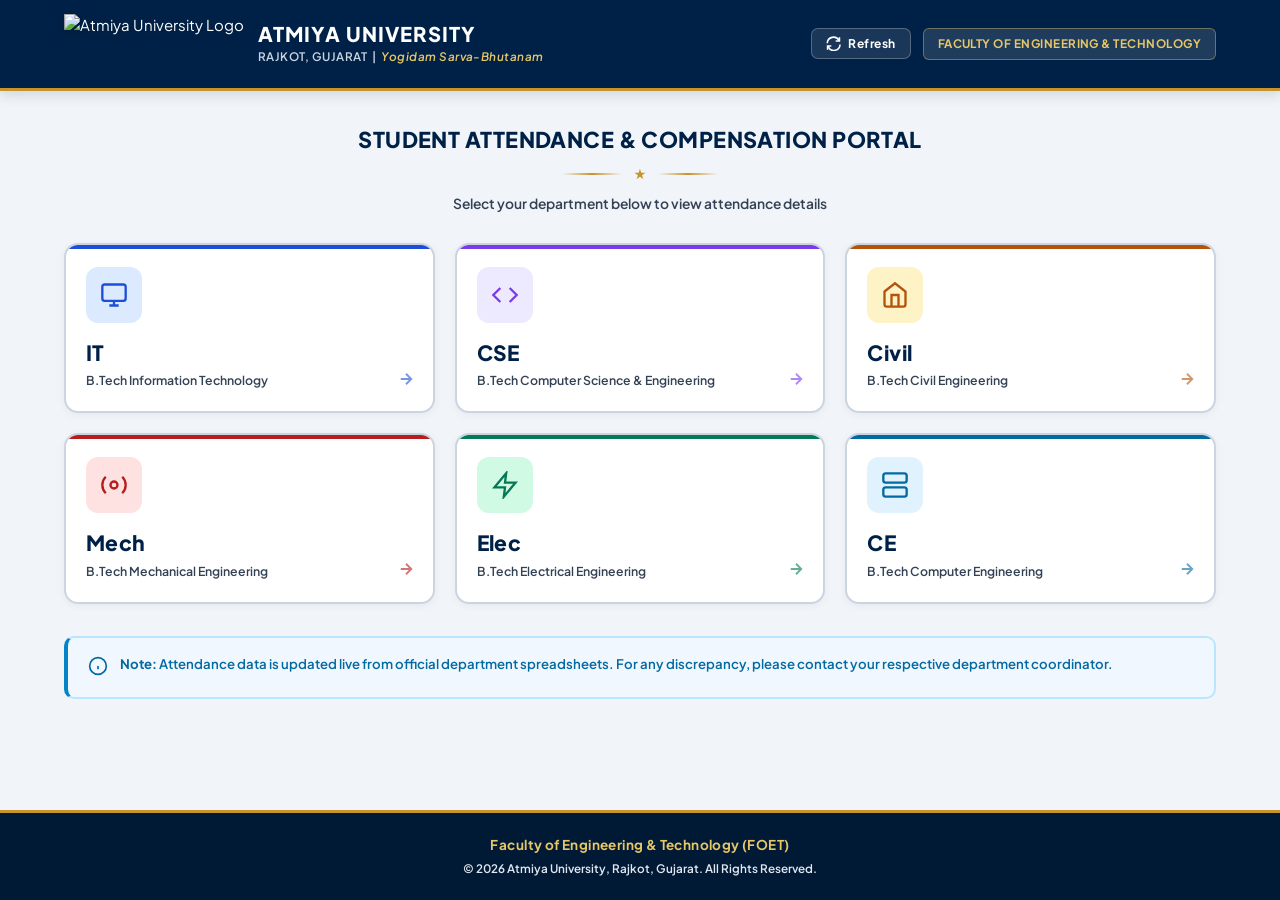
==== static/index.html @ 5d48f260 "feat: add startup auto-sync for all departments on server boot - All departments with configured she" ====
<!DOCTYPE html>
<html lang="en">
<head>
  <meta charset="UTF-8" />
  <meta name="viewport" content="width=device-width, initial-scale=1.0" />
  <title>FOET Attendance Portal | Atmiya University</title>
  <meta name="description" content="Atmiya University — Faculty of Engineering & Technology — Student Attendance & Compensation Portal" />
  <link rel="preconnect" href="https://fonts.googleapis.com" />
  <link rel="preconnect" href="https://fonts.gstatic.com" crossorigin />
  <link href="https://fonts.googleapis.com/css2?family=Plus+Jakarta+Sans:wght@400;500;600;700;800&family=JetBrains+Mono:wght@500;600;700&display=swap" rel="stylesheet" />
  <link rel="stylesheet" href="style.css" />
</head>
<body>

  <!-- Header -->
  <header class="site-header">
    <div class="header-inner">
      <div class="college-brand">
        <img src="/atmiyalogonaac.png" alt="Atmiya University Logo" class="brand-logo" />
        <div class="brand-text">
          <h1 class="brand-name">ATMIYA UNIVERSITY</h1>
          <p class="brand-sub">RAJKOT, GUJARAT &nbsp;|&nbsp; <span class="tagline-gold">Yogidam Sarva-Bhutanam</span></p>
        </div>
      </div>
      <div class="header-right">
        <button class="sync-btn" id="sync-btn" title="Refresh data from spreadsheet" onclick="masterSync()">
          <svg class="sync-icon" id="sync-icon" width="15" height="15" viewBox="0 0 24 24" fill="none" stroke="currentColor" stroke-width="2.5">
            <path d="M21.5 2v6h-6M2.5 22v-6h6"/>
            <path d="M2 11.5a10 10 0 0 1 18.8-4.3L21.5 8M2.5 16l1.2 1.8a10 10 0 0 0 18.8-4.3"/>
          </svg>
          <span class="sync-btn-text">Refresh</span>
        </button>
        <span class="dept-badge-title">Faculty of Engineering &amp; Technology</span>
      </div>
    </div>
  </header>

  <!-- Main -->
  <main class="main-content">

    <!-- Hero Heading -->
    <div class="portal-heading">
      <h2 class="portal-title">STUDENT ATTENDANCE &amp; COMPENSATION PORTAL</h2>
      <div class="star-divider">
        <span class="star-line"></span>
        <span class="star-icon">&#9733;</span>
        <span class="star-line"></span>
      </div>
      <p class="portal-subtitle">Select your department below to view attendance details</p>
    </div>

    <!-- Department Cards Grid -->
    <section class="dept-grid-section">
      <div class="dept-cards-grid" id="dept-cards-grid">

        <!-- IT -->
        <a class="dept-card" href="/it" style="--dept-color: #1d4ed8;">
          <div class="dept-card-icon" style="background: #dbeafe; color: #1d4ed8;">
            <svg width="28" height="28" viewBox="0 0 24 24" fill="none" stroke="currentColor" stroke-width="2">
              <rect x="2" y="3" width="20" height="14" rx="2"/><path d="M8 21h8M12 17v4"/>
            </svg>
          </div>
          <div class="dept-card-body">
            <span class="dept-card-short">IT</span>
            <span class="dept-card-name">B.Tech Information Technology</span>
          </div>
          <div class="dept-card-arrow">
            <svg width="18" height="18" viewBox="0 0 24 24" fill="none" stroke="currentColor" stroke-width="2.5">
              <path d="M5 12h14M12 5l7 7-7 7"/>
            </svg>
          </div>
        </a>

        <!-- CSE -->
        <a class="dept-card" href="/cse" style="--dept-color: #7c3aed;">
          <div class="dept-card-icon" style="background: #ede9fe; color: #7c3aed;">
            <svg width="28" height="28" viewBox="0 0 24 24" fill="none" stroke="currentColor" stroke-width="2">
              <polyline points="16 18 22 12 16 6"/><polyline points="8 6 2 12 8 18"/>
            </svg>
          </div>
          <div class="dept-card-body">
            <span class="dept-card-short">CSE</span>
            <span class="dept-card-name">B.Tech Computer Science &amp; Engineering</span>
          </div>
          <div class="dept-card-arrow">
            <svg width="18" height="18" viewBox="0 0 24 24" fill="none" stroke="currentColor" stroke-width="2.5">
              <path d="M5 12h14M12 5l7 7-7 7"/>
            </svg>
          </div>
        </a>

        <!-- Civil -->
        <a class="dept-card" href="/civil" style="--dept-color: #b45309;">
          <div class="dept-card-icon" style="background: #fef3c7; color: #b45309;">
            <svg width="28" height="28" viewBox="0 0 24 24" fill="none" stroke="currentColor" stroke-width="2">
              <path d="M3 9l9-7 9 7v11a2 2 0 0 1-2 2H5a2 2 0 0 1-2-2z"/><polyline points="9 22 9 12 15 12 15 22"/>
            </svg>
          </div>
          <div class="dept-card-body">
            <span class="dept-card-short">Civil</span>
            <span class="dept-card-name">B.Tech Civil Engineering</span>
          </div>
          <div class="dept-card-arrow">
            <svg width="18" height="18" viewBox="0 0 24 24" fill="none" stroke="currentColor" stroke-width="2.5">
              <path d="M5 12h14M12 5l7 7-7 7"/>
            </svg>
          </div>
        </a>

        <!-- Mech -->
        <a class="dept-card" href="/mech" style="--dept-color: #b91c1c;">
          <div class="dept-card-icon" style="background: #fee2e2; color: #b91c1c;">
            <svg width="28" height="28" viewBox="0 0 24 24" fill="none" stroke="currentColor" stroke-width="2">
              <circle cx="12" cy="12" r="3"/><path d="M19.07 4.93a10 10 0 0 1 0 14.14M4.93 4.93a10 10 0 0 0 0 14.14"/>
            </svg>
          </div>
          <div class="dept-card-body">
            <span class="dept-card-short">Mech</span>
            <span class="dept-card-name">B.Tech Mechanical Engineering</span>
          </div>
          <div class="dept-card-arrow">
            <svg width="18" height="18" viewBox="0 0 24 24" fill="none" stroke="currentColor" stroke-width="2.5">
              <path d="M5 12h14M12 5l7 7-7 7"/>
            </svg>
          </div>
        </a>

        <!-- Elec -->
        <a class="dept-card" href="/elec" style="--dept-color: #047857;">
          <div class="dept-card-icon" style="background: #d1fae5; color: #047857;">
            <svg width="28" height="28" viewBox="0 0 24 24" fill="none" stroke="currentColor" stroke-width="2">
              <polygon points="13 2 3 14 12 14 11 22 21 10 12 10 13 2"/>
            </svg>
          </div>
          <div class="dept-card-body">
            <span class="dept-card-short">Elec</span>
            <span class="dept-card-name">B.Tech Electrical Engineering</span>
          </div>
          <div class="dept-card-arrow">
            <svg width="18" height="18" viewBox="0 0 24 24" fill="none" stroke="currentColor" stroke-width="2.5">
              <path d="M5 12h14M12 5l7 7-7 7"/>
            </svg>
          </div>
        </a>

        <!-- CE -->
        <a class="dept-card" href="/ce" style="--dept-color: #0369a1;">
          <div class="dept-card-icon" style="background: #e0f2fe; color: #0369a1;">
            <svg width="28" height="28" viewBox="0 0 24 24" fill="none" stroke="currentColor" stroke-width="2">
              <rect x="2" y="2" width="20" height="8" rx="2"/><rect x="2" y="14" width="20" height="8" rx="2"/>
              <line x1="6" y1="6" x2="6.01" y2="6"/><line x1="6" y1="18" x2="6.01" y2="18"/>
            </svg>
          </div>
          <div class="dept-card-body">
            <span class="dept-card-short">CE</span>
            <span class="dept-card-name">B.Tech Computer Engineering</span>
          </div>
          <div class="dept-card-arrow">
            <svg width="18" height="18" viewBox="0 0 24 24" fill="none" stroke="currentColor" stroke-width="2.5">
              <path d="M5 12h14M12 5l7 7-7 7"/>
            </svg>
          </div>
        </a>

      </div>
    </section>

    <!-- Info Notice -->
    <div class="notice-card" style="margin-top: 32px;">
      <div class="notice-icon">
        <svg width="20" height="20" viewBox="0 0 24 24" fill="none" stroke="currentColor" stroke-width="2">
          <circle cx="12" cy="12" r="10"/><line x1="12" y1="16" x2="12" y2="12"/><line x1="12" y1="8" x2="12.01" y2="8"/>
        </svg>
      </div>
      <div class="notice-content">
        <strong>Note:</strong> Attendance data is updated live from official department spreadsheets.
        For any discrepancy, please contact your respective department coordinator.
      </div>
    </div>

  </main>

  <!-- Footer -->
  <footer class="site-footer">
    <div class="footer-inner">
      <p class="footer-foet">Faculty of Engineering &amp; Technology (FOET)</p>
      <p class="footer-copy">&copy; 2026 Atmiya University, Rajkot, Gujarat. All Rights Reserved.</p>
    </div>
  </footer>

  <script src="master.js?v=202608210200"></script>
</body>
</html>
---- static/style.css ----
/* ==========================================================================
   ATMIYA UNIVERSITY — FOET ATTENDANCE & COMPENSATION PORTAL
   ========================================================================== */

*, *::before, *::after {
  box-sizing: border-box;
  margin: 0;
  padding: 0;
}

:root {
  /* Brand Palette */
  --navy-dark:    #001a36;
  --navy-primary: #002147;
  --navy-header:  #002b5c;
  --navy-light:   #1e3a8a;

  --gold-primary: #c8932a;
  --gold-light:   #e6c667;
  --gold-subtle:  #fdf8ec;

  /* Status Colors */
  --green-primary:#15803d;
  --green-bg:     #f0fdf4;
  --green-border: #bbf7d0;

  --orange-primary:#d97706;
  --orange-bg:    #fffbe6;
  --orange-border:#fde68a;

  --red-primary:  #dc2626;
  --red-bg:       #fef2f2;
  --red-border:   #fecaca;

  --gray-primary: #64748b;
  --gray-bg:      #f8fafc;
  --gray-border:  #cbd5e1;

  /* Neutral Surface */
  --body-bg:      #f1f5f9;
  --card-bg:      #ffffff;
  --border-color: #cbd5e1;
  --border-dark:  #94a3b8;

  /* Typography */
  --text-main:    #0f172a;
  --text-muted:   #334155;
  --text-light:   #64748b;

  --font-sans: 'Plus Jakarta Sans', -apple-system, BlinkMacSystemFont, 'Segoe UI', Roboto, sans-serif;
  --font-mono: 'JetBrains Mono', 'Courier New', monospace;
}

html {
  font-size: 15px;
  scroll-behavior: smooth;
  background-color: var(--navy-primary);
  overscroll-behavior: none;
}

body {
  font-family: var(--font-sans);
  background-color: var(--body-bg);
  color: var(--text-main);
  line-height: 1.5;
  min-height: 100vh;
  display: flex;
  flex-direction: column;
  -webkit-font-smoothing: antialiased;
  overscroll-behavior: none;
}

/* ==========================================================================
   HEADER
   ========================================================================== */
.site-header {
  background: var(--navy-primary);
  border-bottom: 3px solid var(--gold-primary);
  color: #ffffff;
  padding: 14px 0;
  box-shadow: 0 4px 12px rgba(0, 33, 71, 0.15);
}

.header-inner {
  max-width: 1200px;
  margin: 0 auto;
  padding: 0 24px;
  display: flex;
  align-items: center;
  justify-content: space-between;
  gap: 16px;
}

.college-brand {
  display: flex;
  align-items: center;
  gap: 14px;
}

/* LOGO — full rectangle, no circle clip */
.brand-logo {
  height: 60px;
  width: auto;
  max-width: 220px;
  object-fit: contain;
  filter: drop-shadow(0 2px 4px rgba(0,0,0,0.2));
}

.brand-text {
  display: flex;
  flex-direction: column;
}

.brand-name {
  font-size: 1.35rem;
  font-weight: 800;
  letter-spacing: 0.05em;
  color: #ffffff;
  line-height: 1.1;
  text-transform: uppercase;
}

.brand-sub {
  font-size: 0.78rem;
  font-weight: 600;
  color: #cbd5e1;
  letter-spacing: 0.04em;
  margin-top: 3px;
}

.tagline-gold {
  color: var(--gold-light);
  font-style: italic;
  font-weight: 600;
}

.header-right {
  display: flex;
  align-items: center;
  gap: 12px;
  flex-shrink: 0;
}

.dept-badge-title {
  background: rgba(255, 255, 255, 0.12);
  border: 1px solid rgba(230, 198, 103, 0.4);
  color: var(--gold-light);
  padding: 6px 14px;
  border-radius: 6px;
  font-size: 0.78rem;
  font-weight: 700;
  letter-spacing: 0.04em;
  text-transform: uppercase;
}

/* Sync / Refresh Button */
.sync-btn {
  display: flex;
  align-items: center;
  gap: 7px;
  background: rgba(255, 255, 255, 0.1);
  border: 1px solid rgba(255, 255, 255, 0.25);
  color: #ffffff;
  border-radius: 7px;
  padding: 7px 14px;
  font-family: var(--font-sans);
  font-size: 0.8rem;
  font-weight: 700;
  letter-spacing: 0.04em;
  cursor: pointer;
  transition: background 0.2s, border-color 0.2s;
  white-space: nowrap;
}

.sync-btn:hover {
  background: rgba(255, 255, 255, 0.2);
  border-color: rgba(230, 198, 103, 0.6);
}

.sync-btn:disabled {
  opacity: 0.6;
  cursor: not-allowed;
}

.sync-btn.syncing {
  border-color: var(--gold-light);
  color: var(--gold-light);
}

/* Spinning animation on the icon */
.sync-icon {
  flex-shrink: 0;
  transition: transform 0.2s;
}

.sync-btn.syncing .sync-icon {
  animation: spin-sync 0.8s linear infinite;
}

@keyframes spin-sync {
  from { transform: rotate(0deg); }
  to   { transform: rotate(360deg); }
}



/* ==========================================================================
   MAIN CONTENT
   ========================================================================== */
.main-content {
  flex: 1;
  max-width: 1200px;
  width: 100%;
  margin: 0 auto;
  padding: 32px 24px 60px;
}

/* ==========================================================================
   BREADCRUMB
   ========================================================================== */
.breadcrumb {
  display: flex;
  align-items: center;
  gap: 8px;
  margin-bottom: 24px;
  font-size: 0.85rem;
  font-weight: 600;
}

.breadcrumb-link {
  display: flex;
  align-items: center;
  gap: 6px;
  color: var(--navy-primary);
  text-decoration: none;
  transition: color 0.2s;
}

.breadcrumb-link:hover {
  color: var(--gold-primary);
}

.breadcrumb-sep {
  color: var(--text-light);
}

.breadcrumb-current {
  color: var(--text-muted);
}

/* Portal Heading */
.portal-heading {
  text-align: center;
  margin-bottom: 28px;
}

.portal-title {
  font-size: 1.45rem;
  font-weight: 800;
  color: var(--navy-primary);
  letter-spacing: 0.02em;
  text-transform: uppercase;
}

.star-divider {
  display: flex;
  align-items: center;
  justify-content: center;
  gap: 12px;
  margin: 8px 0 10px;
}

.star-line {
  height: 2px;
  width: 60px;
  background: linear-gradient(90deg, transparent, var(--gold-primary), transparent);
}

.star-icon {
  color: var(--gold-primary);
  font-size: 0.9rem;
}

.portal-subtitle {
  font-size: 0.92rem;
  font-weight: 600;
  color: var(--text-muted);
}

/* ==========================================================================
   MASTER PAGE — DEPARTMENT CARDS GRID
   ========================================================================== */
.dept-grid-section {
  margin-bottom: 8px;
}

.dept-cards-grid {
  display: grid;
  grid-template-columns: repeat(3, 1fr);
  gap: 20px;
}

.dept-card {
  background: var(--card-bg);
  border: 2px solid var(--border-color);
  border-radius: 14px;
  padding: 22px 20px;
  display: flex;
  flex-direction: column;
  gap: 14px;
  text-decoration: none;
  color: var(--text-main);
  transition: border-color 0.2s, box-shadow 0.2s, transform 0.15s;
  position: relative;
  overflow: hidden;
  box-shadow: 0 2px 8px rgba(15, 23, 42, 0.05);
  cursor: pointer;
}

.dept-card::before {
  content: '';
  position: absolute;
  top: 0;
  left: 0;
  right: 0;
  height: 4px;
  background: var(--dept-color, var(--navy-primary));
  border-radius: 14px 14px 0 0;
}

.dept-card:hover {
  border-color: var(--dept-color, var(--navy-primary));
  box-shadow: 0 8px 24px rgba(15, 23, 42, 0.12);
  transform: translateY(-3px);
}

.dept-card-icon {
  width: 56px;
  height: 56px;
  border-radius: 12px;
  display: flex;
  align-items: center;
  justify-content: center;
  flex-shrink: 0;
}

.dept-card-body {
  display: flex;
  flex-direction: column;
  gap: 4px;
  flex: 1;
}

.dept-card-short {
  font-size: 1.4rem;
  font-weight: 800;
  color: var(--navy-primary);
  letter-spacing: 0.02em;
}

.dept-card-name {
  font-size: 0.82rem;
  font-weight: 600;
  color: var(--text-muted);
  line-height: 1.4;
}

.dept-card-status {
  display: flex;
  align-items: center;
  gap: 7px;
  font-size: 0.78rem;
  font-weight: 700;
}

.status-dot {
  width: 8px;
  height: 8px;
  border-radius: 50%;
  flex-shrink: 0;
}

.status-dot.available { background: var(--green-primary); }
.status-dot.coming-soon { background: var(--orange-primary); }
.status-dot.loading {
  background: var(--gray-primary);
  animation: pulse 1.2s ease-in-out infinite;
}

@keyframes pulse {
  0%, 100% { opacity: 1; }
  50%       { opacity: 0.3; }
}

.dept-card-arrow {
  position: absolute;
  bottom: 18px;
  right: 18px;
  color: var(--dept-color, var(--navy-primary));
  opacity: 0.6;
  transition: opacity 0.2s, transform 0.2s;
}

.dept-card:hover .dept-card-arrow {
  opacity: 1;
  transform: translateX(4px);
}

/* ==========================================================================
   COMING SOON CARD (dept page with no data yet)
   ========================================================================== */
.coming-soon-card {
  background: var(--card-bg);
  border: 2px solid var(--orange-border);
  border-radius: 14px;
  padding: 48px 32px;
  text-align: center;
  margin-bottom: 32px;
  box-shadow: 0 4px 16px rgba(15, 23, 42, 0.04);
}

.coming-soon-icon {
  color: var(--orange-primary);
  margin-bottom: 16px;
}

.coming-soon-title {
  font-size: 1.4rem;
  font-weight: 800;
  color: var(--navy-primary);
  margin-bottom: 10px;
}

.coming-soon-text {
  font-size: 0.92rem;
  color: var(--text-muted);
  font-weight: 500;
  max-width: 480px;
  margin: 0 auto;
  line-height: 1.6;
}

/* ==========================================================================
   SEARCH SECTION
   ========================================================================== */
.search-section {
  margin-bottom: 32px;
}

.search-card {
  background: var(--card-bg);
  border: 2px solid var(--border-color);
  border-radius: 12px;
  padding: 24px 28px;
  box-shadow: 0 4px 16px rgba(15, 23, 42, 0.06);
}

.fields-row {
  display: flex;
  gap: 16px;
  align-items: flex-end;
  flex-wrap: wrap;
}

.field-group {
  display: flex;
  flex-direction: column;
  gap: 6px;
}

.sem-group  { flex: 0 0 180px; }
.id-group   { flex: 1; min-width: 260px; }
.btn-group  { flex: 0 0 auto; }

.field-label {
  font-size: 0.76rem;
  font-weight: 700;
  color: var(--navy-primary);
  letter-spacing: 0.05em;
  text-transform: uppercase;
}

.select-wrap {
  position: relative;
  display: flex;
  align-items: center;
}

.field-select {
  appearance: none;
  -webkit-appearance: none;
  width: 100%;
  font-family: var(--font-sans);
  font-size: 0.95rem;
  font-weight: 600;
  color: var(--text-main);
  background: var(--card-bg);
  border: 2px solid var(--border-color);
  border-radius: 8px;
  padding: 11px 36px 11px 14px;
  cursor: pointer;
  transition: border-color 0.2s, box-shadow 0.2s;
}

.field-select:focus {
  outline: none;
  border-color: var(--navy-primary);
  box-shadow: 0 0 0 3px rgba(0, 33, 71, 0.12);
}

.select-arrow {
  position: absolute;
  right: 14px;
  font-size: 0.65rem;
  color: var(--navy-primary);
  pointer-events: none;
}

.input-wrap {
  position: relative;
  display: flex;
  align-items: center;
}

.input-icon {
  position: absolute;
  left: 14px;
  color: var(--navy-primary);
  display: flex;
  align-items: center;
  pointer-events: none;
}

.field-input {
  width: 100%;
  font-family: var(--font-mono);
  font-size: 0.95rem;
  font-weight: 600;
  color: var(--text-main);
  background: var(--card-bg);
  border: 2px solid var(--border-color);
  border-radius: 8px;
  padding: 11px 14px 11px 42px;
  transition: border-color 0.2s, box-shadow 0.2s;
  letter-spacing: 0.03em;
}

.field-input::placeholder {
  font-family: var(--font-sans);
  color: var(--text-light);
  font-weight: 500;
  letter-spacing: 0;
}

.field-input:focus {
  outline: none;
  border-color: var(--navy-primary);
  box-shadow: 0 0 0 3px rgba(0, 33, 71, 0.12);
}

.field-input.error, .field-select.error {
  border-color: var(--red-primary);
}

/* Search Button */
.search-btn {
  font-family: var(--font-sans);
  font-size: 0.9rem;
  font-weight: 700;
  letter-spacing: 0.06em;
  color: #ffffff;
  background: var(--navy-primary);
  border: none;
  border-radius: 8px;
  padding: 12px 28px;
  cursor: pointer;
  display: flex;
  align-items: center;
  gap: 8px;
  height: 46px;
  transition: background-color 0.2s, transform 0.1s;
  box-shadow: 0 2px 6px rgba(0, 33, 71, 0.2);
}

.search-btn:hover  { background: var(--navy-header); }
.search-btn:active { transform: translateY(1px); }

.search-btn.loading .btn-text { display: none; }
.search-btn.loading .btn-loader {
  display: inline-block;
  width: 16px;
  height: 16px;
  border: 2px solid rgba(255,255,255,0.3);
  border-top-color: #fff;
  border-radius: 50%;
  animation: spin 0.7s linear infinite;
}
.btn-loader { display: none; }

@keyframes spin {
  to { transform: rotate(360deg); }
}

/* Error Strip */
.error-strip {
  display: none;
  margin-top: 16px;
  padding: 12px 16px;
  background: var(--red-bg);
  border: 2px solid var(--red-border);
  border-left: 4px solid var(--red-primary);
  border-radius: 8px;
  font-size: 0.88rem;
  font-weight: 600;
  color: var(--red-primary);
}

.error-strip.visible { display: block; }

/* ==========================================================================
   RESULTS SECTION
   ========================================================================== */
.results-board {
  display: none;
  animation: fadeIn 0.3s ease-out;
}

.results-board.visible { display: block; }

@keyframes fadeIn {
  from { opacity: 0; transform: translateY(8px); }
  to   { opacity: 1; transform: translateY(0); }
}

/* Base Card Style */
.kcard {
  background: var(--card-bg);
  border: 2px solid var(--border-color);
  border-radius: 12px;
  overflow: hidden;
  margin-bottom: 24px;
  box-shadow: 0 4px 12px rgba(15, 23, 42, 0.04);
}

.kcard-topbar {
  background: var(--navy-primary);
  color: #ffffff;
  padding: 12px 20px;
  display: flex;
  align-items: center;
  justify-content: space-between;
}

.topbar-title {
  display: flex;
  align-items: center;
  gap: 10px;
  font-size: 0.88rem;
  font-weight: 800;
  letter-spacing: 0.06em;
  text-transform: uppercase;
}

.kcard-header-simple {
  padding: 16px 20px 12px;
  border-bottom: 2px solid var(--body-bg);
}

.kcard-header-simple h3 {
  font-size: 0.88rem;
  font-weight: 800;
  color: var(--navy-primary);
  letter-spacing: 0.05em;
  text-transform: uppercase;
}

.kcard-body { padding: 20px; }

/* Status Badge */
.status-badge {
  font-size: 0.78rem;
  font-weight: 800;
  letter-spacing: 0.08em;
  text-transform: uppercase;
  padding: 4px 16px;
  border-radius: 6px;
  border: 2px solid;
  display: inline-block;
  width: fit-content;
  margin-top: 2px;
}

.status-badge.ok, .status-badge.completed {
  background: var(--green-bg);
  color: var(--green-primary);
  border-color: var(--green-primary);
}

.status-badge.pending {
  background: var(--orange-bg);
  color: var(--orange-primary);
  border-color: var(--orange-primary);
}

/* Identity Info Grid */
.info-grid {
  display: grid;
  grid-template-columns: repeat(3, 1fr);
  gap: 18px 24px;
}

.info-item {
  display: flex;
  flex-direction: column;
  gap: 4px;
}

.info-item--name { grid-column: span 2; }

.info-label {
  font-size: 0.74rem;
  font-weight: 700;
  color: var(--text-light);
  text-transform: uppercase;
  letter-spacing: 0.05em;
}

.info-val {
  font-family: var(--font-mono);
  font-size: 1rem;
  font-weight: 700;
  color: var(--text-main);
}

.info-val--name {
  font-family: var(--font-sans);
  font-size: 1.15rem;
  font-weight: 800;
  color: var(--navy-primary);
}

.info-val--highlight { color: var(--navy-primary); }
.info-val--points    { font-size: 1.15rem; }

/* ==========================================================================
   METRIC CARDS
   ========================================================================== */
.metrics-row {
  display: grid;
  grid-template-columns: repeat(3, 1fr);
  gap: 20px;
  margin-bottom: 24px;
}

.metric-card {
  background: var(--card-bg);
  border: 2px solid var(--border-color);
  border-radius: 12px;
  padding: 20px;
  display: flex;
  align-items: center;
  gap: 16px;
  box-shadow: 0 4px 12px rgba(15, 23, 42, 0.04);
}

.metric-icon {
  width: 48px;
  height: 48px;
  border-radius: 10px;
  display: flex;
  align-items: center;
  justify-content: center;
  flex-shrink: 0;
}

.metric-icon.blue   { background: #dbeafe; color: #1d4ed8; }
.metric-icon.orange { background: #ffedd5; color: #c2410c; }
.metric-icon.green  { background: #dcfce7; color: #15803d; }

.metric-info {
  display: flex;
  flex-direction: column;
}

.metric-title {
  font-size: 0.72rem;
  font-weight: 800;
  color: var(--text-light);
  letter-spacing: 0.05em;
  text-transform: uppercase;
}

.metric-num {
  font-size: 1.85rem;
  font-weight: 800;
  line-height: 1.1;
  margin: 2px 0;
}

.metric-num.blue   { color: #1d4ed8; }
.metric-num.orange { color: #c2410c; }
.metric-num.green  { color: #15803d; }

.metric-sub {
  font-size: 0.78rem;
  font-weight: 600;
  color: var(--text-muted);
}

/* ==========================================================================
   TWO-COLUMN SUMMARY
   ========================================================================== */
.two-col-row {
  display: grid;
  grid-template-columns: 1fr 1fr;
  gap: 24px;
}

.summary-body {
  padding: 20px;
  display: flex;
  align-items: center;
  gap: 24px;
}

.donut-wrap {
  position: relative;
  width: 110px;
  height: 110px;
  flex-shrink: 0;
}

.donut-svg {
  transform: rotate(-90deg);
  width: 100%;
  height: 100%;
}

.donut-bg {
  fill: none;
  stroke: #e2e8f0;
  stroke-width: 12;
}

.donut-arc {
  fill: none;
  stroke: var(--green-primary);
  stroke-width: 12;
  stroke-linecap: round;
  transition: stroke-dasharray 0.6s ease;
}

.donut-arc.warn { stroke: var(--orange-primary); }
.donut-arc.pend { stroke: var(--red-primary); }

.donut-center {
  position: absolute;
  inset: 0;
  display: flex;
  flex-direction: column;
  align-items: center;
  justify-content: center;
}

.donut-val {
  font-size: 1rem;
  font-weight: 800;
  color: var(--navy-primary);
}

.donut-sub {
  font-size: 0.65rem;
  font-weight: 700;
  color: var(--text-light);
  text-transform: uppercase;
}

.summary-meta {
  flex: 1;
  display: flex;
  flex-direction: column;
  gap: 8px;
}

.smeta-row {
  display: flex;
  justify-content: space-between;
  font-size: 0.86rem;
  font-weight: 600;
  color: var(--text-muted);
  border-bottom: 1px dashed var(--border-color);
  padding-bottom: 6px;
}

.smeta-row--bold {
  border-bottom: none;
  padding-bottom: 0;
  margin-top: 2px;
}

.smeta-val  { font-weight: 700; color: var(--text-main); }
.bold-pct   { font-size: 1rem; color: var(--green-primary); }

.legend-pills {
  display: flex;
  gap: 12px;
  margin-top: 6px;
  font-size: 0.75rem;
  font-weight: 700;
}

.pill-dot {
  width: 8px;
  height: 8px;
  border-radius: 50%;
  display: inline-block;
  margin-right: 4px;
}

.pill--green .pill-dot { background: var(--green-primary); }
.pill--gray .pill-dot  { background: var(--gray-primary); }

/* Compensation Progress */
.comp-card-body {
  padding: 24px 20px;
  display: flex;
  flex-direction: column;
  gap: 16px;
}

.comp-pct-display {
  font-size: 2.1rem;
  font-weight: 800;
  color: var(--red-primary);
  text-align: center;
}

.progress-bar-track {
  height: 12px;
  background: #e2e8f0;
  border-radius: 6px;
  overflow: hidden;
}

.progress-bar-fill {
  height: 100%;
  background: var(--green-primary);
  border-radius: 6px;
  transition: width 0.6s ease;
}

.comp-stats-row {
  display: flex;
  align-items: center;
  justify-content: space-around;
  margin-top: 6px;
}

.cstat-box {
  display: flex;
  flex-direction: column;
  align-items: center;
  gap: 2px;
}

.cstat-key {
  font-size: 0.74rem;
  font-weight: 700;
  color: var(--text-light);
  text-transform: uppercase;
}

.cstat-val          { font-size: 1.1rem; font-weight: 800; }
.cstat-val.green    { color: var(--green-primary); }
.cstat-val.orange   { color: var(--orange-primary); }

.cstat-vdivider {
  width: 2px;
  height: 32px;
  background: var(--border-color);
}

/* ==========================================================================
   WEEKLY GRID
   ========================================================================== */
.weekly-card-body { padding: 20px; }

.week-grid {
  display: grid;
  grid-template-columns: repeat(5, 1fr);
  gap: 10px;
  margin-bottom: 20px;
}

.week-box {
  border: 2px solid var(--border-color);
  border-radius: 8px;
  padding: 12px;
  display: flex;
  flex-direction: column;
  gap: 6px;
  background: var(--card-bg);
  transition: transform 0.15s, box-shadow 0.15s;
}

.week-box:hover {
  transform: translateY(-2px);
  box-shadow: 0 4px 10px rgba(0,0,0,0.06);
}

.week-box.ok      { border-left: 4px solid var(--green-primary); }
.week-box.warning { border-left: 4px solid var(--orange-primary); }
.week-box.pending { border-left: 4px solid var(--red-primary); }
.week-box.na      { border-left: 4px solid var(--gray-primary); opacity: 0.65; }

.week-title {
  font-size: 0.72rem;
  font-weight: 800;
  color: var(--navy-primary);
  text-transform: uppercase;
}

.week-pct-num {
  font-family: var(--font-mono);
  font-size: 1rem;
  font-weight: 700;
  color: var(--text-main);
}

.week-status-pill {
  font-size: 0.65rem;
  font-weight: 800;
  letter-spacing: 0.05em;
  padding: 2px 8px;
  border-radius: 4px;
  width: fit-content;
  text-transform: uppercase;
}

.week-status-pill.ok      { background: var(--green-bg);  color: var(--green-primary); }
.week-status-pill.warning { background: var(--orange-bg); color: var(--orange-primary); }
.week-status-pill.pending { background: var(--red-bg);    color: var(--red-primary); }
.week-status-pill.na      { background: var(--gray-bg);   color: var(--gray-primary); }

.weekly-legend {
  display: flex;
  align-items: center;
  justify-content: center;
  gap: 20px;
  padding-top: 14px;
  border-top: 2px solid var(--body-bg);
  font-size: 0.78rem;
  font-weight: 700;
  color: var(--text-muted);
  flex-wrap: wrap;
}

.leg-item {
  display: flex;
  align-items: center;
  gap: 6px;
}

.leg-dot {
  width: 10px;
  height: 10px;
  border-radius: 50%;
}

.leg-dot.green  { background: var(--green-primary); }
.leg-dot.yellow { background: var(--orange-primary); }
.leg-dot.red    { background: var(--red-primary); }
.leg-dot.gray   { background: var(--gray-primary); }

/* Notice Card */
.notice-card {
  background: #f0f7ff;
  border: 2px solid #bae6fd;
  border-left: 4px solid #0284c7;
  border-radius: 10px;
  padding: 16px 20px;
  display: flex;
  align-items: flex-start;
  gap: 12px;
  margin-bottom: 24px;
  color: #0369a1;
  font-size: 0.88rem;
  font-weight: 600;
}

.notice-icon {
  flex-shrink: 0;
  margin-top: 2px;
}

/* Actions Row */
.actions-row {
  display: flex;
  gap: 14px;
  justify-content: center;
}

.btn {
  font-family: var(--font-sans);
  font-size: 0.88rem;
  font-weight: 800;
  letter-spacing: 0.05em;
  padding: 12px 28px;
  border-radius: 8px;
  cursor: pointer;
  display: flex;
  align-items: center;
  gap: 8px;
  transition: all 0.2s;
  box-shadow: 0 2px 6px rgba(0,0,0,0.08);
  border: none;
}

.btn--navy {
  background: var(--navy-primary);
  color: #ffffff;
}

.btn--navy:hover { background: var(--navy-header); }

.btn--secondary {
  background: #ffffff;
  color: var(--navy-primary);
  border: 2px solid var(--navy-primary);
}

.btn--secondary:hover {
  background: var(--navy-primary);
  color: #ffffff;
}

/* ==========================================================================
   FOOTER — FOET on top, © below
   ========================================================================== */
.site-footer {
  background: var(--navy-dark);
  color: #94a3b8;
  border-top: 3px solid var(--gold-primary);
  padding: 22px 0;
  text-align: center;
  margin-top: auto;
}

.footer-inner {
  display: flex;
  flex-direction: column;
  align-items: center;
  gap: 5px;
}

.footer-foet {
  font-size: 0.9rem;
  font-weight: 700;
  color: var(--gold-light);
  letter-spacing: 0.03em;
}

.footer-copy {
  font-size: 0.78rem;
  font-weight: 600;
  color: #e2e8f0;
}

/* ==========================================================================
   PRINT & RESPONSIVE
   ========================================================================== */
@media print {
  .site-header, .search-section, .actions-row, .breadcrumb { display: none !important; }
  .results-board { display: block !important; }
  body { background: #fff; }
  .kcard { box-shadow: none; break-inside: avoid; }
}

@media (max-width: 1000px) {
  .dept-cards-grid { grid-template-columns: repeat(2, 1fr); }
}

@media (max-width: 840px) {
  .dept-cards-grid  { grid-template-columns: repeat(2, 1fr); }
  .metrics-row      { grid-template-columns: 1fr; }
  .two-col-row      { grid-template-columns: 1fr; }
  .week-grid        { grid-template-columns: repeat(3, 1fr); }
  .info-grid        { grid-template-columns: 1fr 1fr; }
  .info-item--name  { grid-column: span 2; }
}

@media (max-width: 600px) {
  .dept-cards-grid  { grid-template-columns: 1fr; }
  .fields-row       { flex-direction: column; align-items: stretch; }
  .sem-group, .id-group { flex: 1; min-width: 100%; }
  .search-btn       { width: 100%; justify-content: center; }
  .week-grid        { grid-template-columns: repeat(2, 1fr); }
  .info-grid        { grid-template-columns: 1fr; }
  .info-item--name  { grid-column: span 1; }
  .dept-badge-title { display: none; }
  .brand-logo       { height: 44px; }
  .sync-btn-text    { display: none; }   /* icon only on small screens */
  .sync-timestamp   { display: none !important; }
}
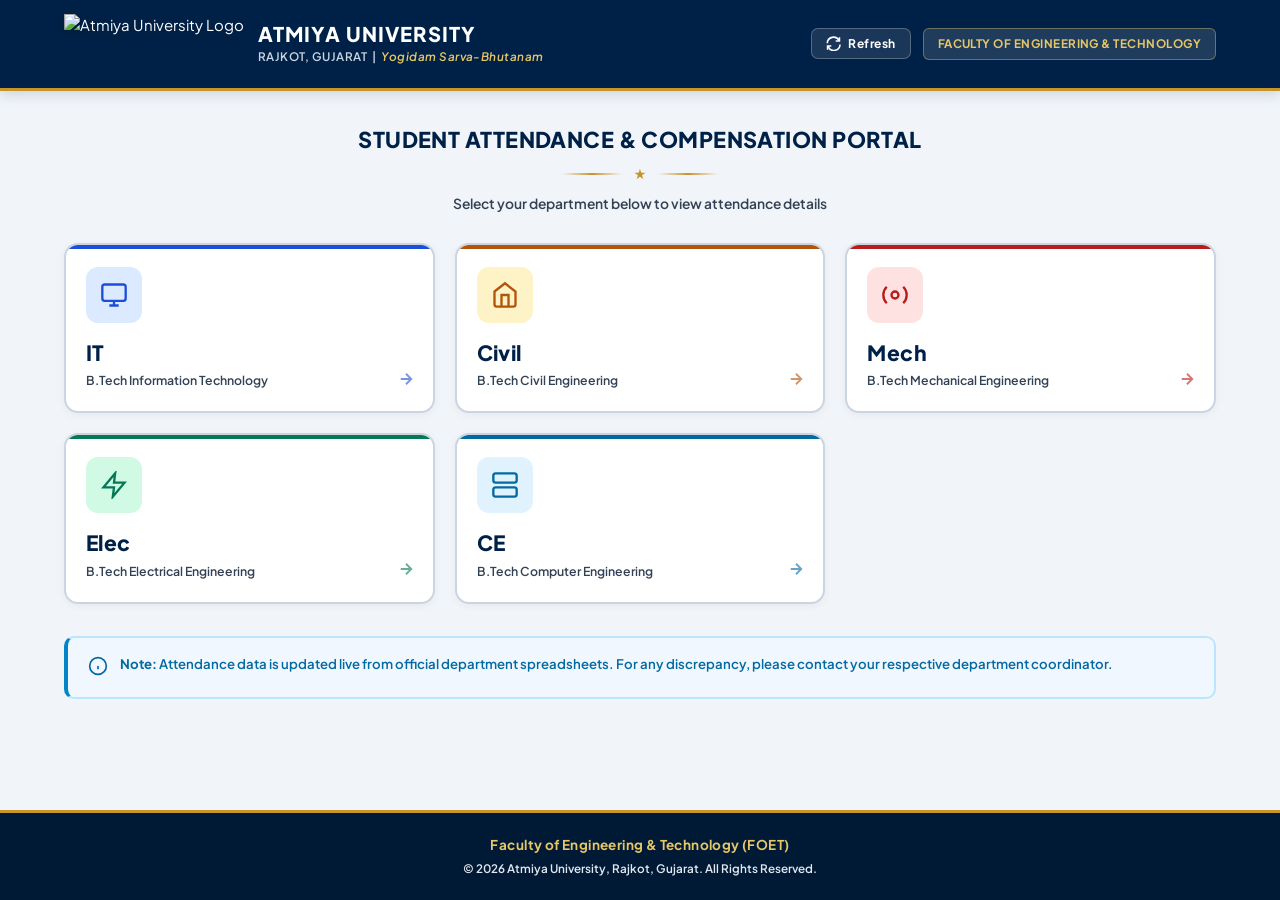
==== commit f8a22ba0: "fix: remove CSE card from index.html (was hardcoded, not dynamic)" ====
--- a/static/index.html
+++ b/static/index.html
@@ -71,23 +71,6 @@
           </div>
         </a>
 
-        <!-- CSE -->
-        <a class="dept-card" href="/cse" style="--dept-color: #7c3aed;">
-          <div class="dept-card-icon" style="background: #ede9fe; color: #7c3aed;">
-            <svg width="28" height="28" viewBox="0 0 24 24" fill="none" stroke="currentColor" stroke-width="2">
-              <polyline points="16 18 22 12 16 6"/><polyline points="8 6 2 12 8 18"/>
-            </svg>
-          </div>
-          <div class="dept-card-body">
-            <span class="dept-card-short">CSE</span>
-            <span class="dept-card-name">B.Tech Computer Science &amp; Engineering</span>
-          </div>
-          <div class="dept-card-arrow">
-            <svg width="18" height="18" viewBox="0 0 24 24" fill="none" stroke="currentColor" stroke-width="2.5">
-              <path d="M5 12h14M12 5l7 7-7 7"/>
-            </svg>
-          </div>
-        </a>
 
         <!-- Civil -->
         <a class="dept-card" href="/civil" style="--dept-color: #b45309;">
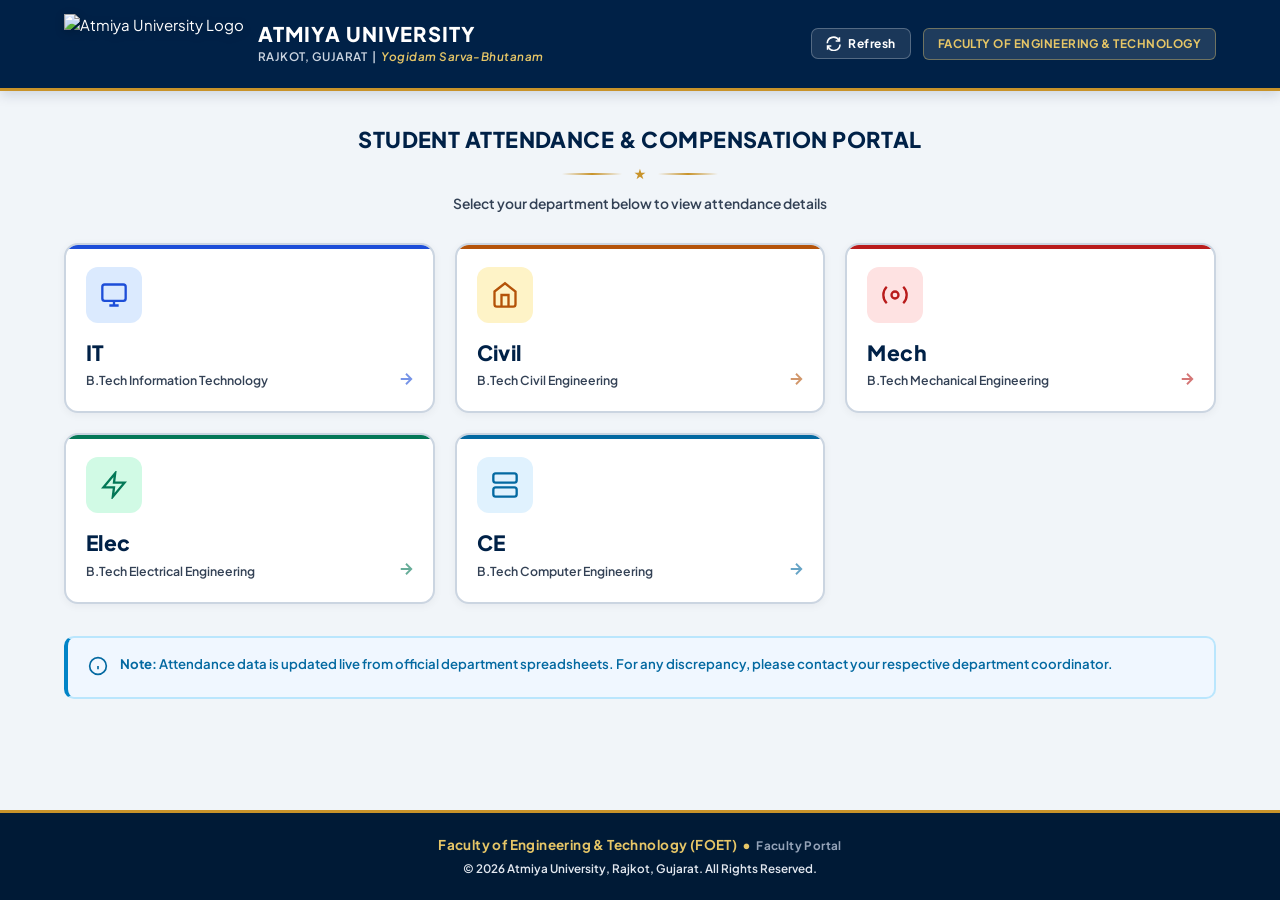
==== commit fb1c5d8a: "feat: per-department HOD login & data isolation with visual charts - Individual department login pag" ====
--- a/static/index.html
+++ b/static/index.html
@@ -166,7 +166,7 @@
   <!-- Footer -->
   <footer class="site-footer">
     <div class="footer-inner">
-      <p class="footer-foet">Faculty of Engineering &amp; Technology (FOET)</p>
+      <p class="footer-foet">Faculty of Engineering &amp; Technology (FOET) &nbsp;&bull;&nbsp; <a href="/admin/login" style="color: #94a3b8; text-decoration: none; font-size: 0.78rem;">Faculty Portal</a></p>
       <p class="footer-copy">&copy; 2026 Atmiya University, Rajkot, Gujarat. All Rights Reserved.</p>
     </div>
   </footer>
